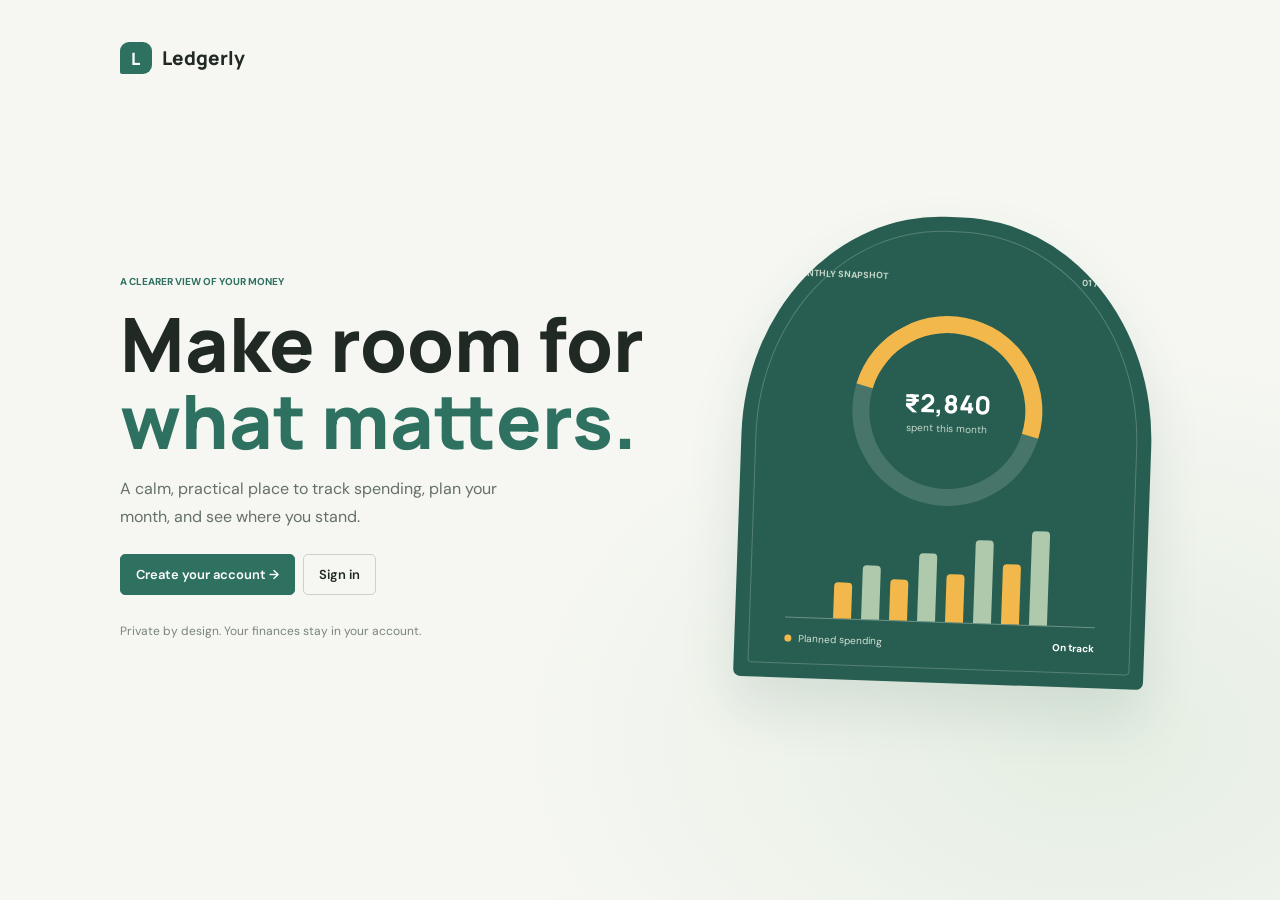
==== personal-expense-tracker/frontend/index.html @ 41f2b37b "Fix request validation" ====
<!doctype html>
<html lang="en">
<head>
  <meta charset="utf-8">
  <meta name="viewport" content="width=device-width, initial-scale=1">
  <meta name="theme-color" content="#f6f7f2">
  <title>Ledgerly | Your money, in focus</title>
  <link rel="preconnect" href="https://fonts.googleapis.com">
  <link rel="preconnect" href="https://fonts.gstatic.com" crossorigin>
  <link href="https://fonts.googleapis.com/css2?family=DM+Sans:wght@400;500;600;700&family=Manrope:wght@500;600;700;800&display=swap" rel="stylesheet">
  <link href="https://cdn.jsdelivr.net/npm/bootstrap@5.3.3/dist/css/bootstrap.min.css" rel="stylesheet">
  <link href="css/style.css" rel="stylesheet">
</head>
<body class="entry-page">
  <main class="entry-shell">
    <a class="brand brand-entry" href="index.html"><span class="brand-mark">L</span> Ledgerly</a>
    <div class="entry-copy">
      <p class="eyebrow">A clearer view of your money</p>
      <h1>Make room for<br><span>what matters.</span></h1>
      <p class="entry-description">A calm, practical place to track spending, plan your month, and see where you stand.</p>
      <div class="d-flex flex-wrap gap-2 mt-4">
        <a class="btn btn-primary btn-lg" href="signup.html">Create your account <span aria-hidden="true">&#8594;</span></a>
        <a class="btn btn-outline-dark btn-lg" href="login.html">Sign in</a>
      </div>
      <p class="entry-footnote">Private by design. Your finances stay in your account.</p>
    </div>
    <div class="entry-art" aria-hidden="true">
      <div class="art-caption">MONTHLY SNAPSHOT <span>01 / 03</span></div>
      <div class="art-chart"><span class="art-ring"></span><div class="art-chart-center"><strong>₹2,840</strong><small>spent this month</small></div></div>
      <div class="art-bars"><span style="height:38%"></span><span style="height:57%"></span><span style="height:43%"></span><span style="height:72%"></span><span style="height:51%"></span><span style="height:88%"></span><span style="height:63%"></span><span style="height:100%"></span></div>
      <div class="art-legend"><i></i> Planned spending <b>On track</b></div>
    </div>
  </main>
  <script src="js/config.js"></script>
  <script src="js/api.js"></script>
  <script>
    apiRequest('/auth/me').then(({ user }) => {
      if (user) window.location.replace('dashboard.html');
    }).catch(() => {});
  </script>
</body>
</html>
---- personal-expense-tracker/frontend/css/style.css ----
:root {
  --ink: #202923;
  --muted: #7a837d;
  --line: #e6e9e3;
  --paper: #f6f7f2;
  --white: #fff;
  --green: #2e7161;
  --green-dark: #245b4e;
  --mint: #e5f1ea;
  --coral: #df806a;
  --yellow: #f2b84b;
  --heading: 'Manrope', 'DM Sans', sans-serif;
  --body: 'DM Sans', sans-serif;
}

* { box-sizing: border-box; }
html { overflow-x: clip; }
body { margin: 0; background: var(--paper); color: var(--ink); font-family: var(--body); font-size: 14px; }
a { color: var(--green-dark); text-decoration: none; }
a:hover { color: var(--green); }
.brand { display: inline-flex; align-items: center; gap: 10px; color: var(--ink); font: 800 19px var(--heading); }
.brand:hover { color: var(--ink); }
.brand-mark { display: grid; place-items: center; width: 32px; height: 32px; background: var(--green); color: white; border-radius: 9px 9px 9px 2px; font: 800 17px var(--heading); }
.eyebrow { margin: 0 0 7px; color: var(--muted); font-size: 10px; font-weight: 700; letter-spacing: 0; }
.btn { border-radius: 5px; font-weight: 600; font-size: 13px; padding: 10px 15px; }
.btn-primary { --bs-btn-bg: var(--green); --bs-btn-border-color: var(--green); --bs-btn-hover-bg: var(--green-dark); --bs-btn-hover-border-color: var(--green-dark); --bs-btn-active-bg: var(--green-dark); --bs-btn-active-border-color: var(--green-dark); }
.btn-outline-dark { --bs-btn-color: var(--ink); --bs-btn-border-color: #cbd2cb; --bs-btn-hover-bg: var(--ink); --bs-btn-hover-border-color: var(--ink); border-width: 1px; }
.btn-dark { --bs-btn-bg: var(--ink); --bs-btn-border-color: var(--ink); }
.form-label { margin-bottom: 6px; color: #424b44; font-size: 12px; font-weight: 600; }
.form-control, .form-select, .input-group-text { border-color: #dfe4dd; border-radius: 5px; min-height: 41px; color: var(--ink); font-size: 13px; box-shadow: none !important; }
.form-control:focus, .form-select:focus { border-color: var(--green); }
.input-group > .form-control, .input-group > .input-group-text { border-radius: 5px; }
.amount-input .input-group-text { background: #f1f4ef; color: var(--muted); }
.amount-input input { font: 700 21px var(--heading); }
.alert { border: 0; border-radius: 5px; font-size: 13px; }

/* Public entry and account forms */
.entry-page { min-height: 100vh; background: radial-gradient(ellipse at 85% 82%, #e5eee3 0, transparent 38%), #f6f7f2; }
.entry-shell { position: relative; display: grid; grid-template-columns: minmax(0, 1fr) minmax(310px, .8fr); align-items: center; gap: 6vw; max-width: 1220px; min-height: 100vh; margin: auto; padding: 58px 7vw; overflow: hidden; }
.brand-entry { position: absolute; top: 42px; left: 7vw; }
.entry-copy { padding-top: 30px; z-index: 1; }
.entry-copy .eyebrow { color: var(--green); text-transform: uppercase; }
.entry-copy h1 { margin: 16px 0; font: 800 clamp(48px, 6vw, 75px)/1.03 var(--heading); letter-spacing: 0; }
.entry-copy h1 span { color: var(--green); }
.entry-description { max-width: 420px; color: #647068; font-size: 16px; line-height: 1.7; }
.entry-footnote { margin-top: 27px; color: var(--muted); font-size: 12px; }
.entry-art { position: relative; width: min(100%, 410px); aspect-ratio: .88; justify-self: center; padding: 30px; overflow: hidden; background: #285e51; border-radius: 48% 48% 7px 7px; color: #fff; transform: rotate(2deg); box-shadow: 0 28px 55px #254f431f; }
.entry-art::before { position: absolute; inset: 14px; border: 1px solid #ffffff35; border-radius: 48% 48% 4px 4px; content: ''; }
.art-caption { position: relative; display: flex; justify-content: space-between; margin: 25px 15px 0; color: #c5d7ca; font-size: 9px; font-weight: 700; }
.art-chart { position: relative; display: grid; place-items: center; width: 190px; height: 190px; margin: 30px auto 22px; }
.art-ring { position: absolute; inset: 0; border: 17px solid #ffffff25; border-top-color: #f2b84b; border-right-color: #f2b84b; border-radius: 50%; transform: rotate(-30deg); }
.art-chart-center { display: grid; text-align: center; }
.art-chart-center strong { font: 800 25px var(--heading); }
.art-chart-center small { color: #c5d7ca; font-size: 10px; }
.art-bars { position: relative; display: flex; align-items: end; justify-content: center; gap: 10px; height: 95px; margin: 14px 20px 0; border-bottom: 1px solid #ffffff50; }
.art-bars span { width: 18px; background: #f2b84b; border-radius: 4px 4px 0 0; }
.art-bars span:nth-child(even) { background: #aec9ac; }
.art-legend { position: relative; display: flex; align-items: center; gap: 7px; margin: 13px 20px 0; color: #d5e1d6; font-size: 10px; }
.art-legend i { width: 7px; height: 7px; background: var(--yellow); border-radius: 50%; }
.art-legend b { margin-left: auto; color: white; font-size: 10px; }
.auth-page { min-height: 100vh; background: #f6f7f2; }
.auth-layout { display: grid; grid-template-columns: 1fr minmax(0, 420px) 1fr; grid-template-rows: auto 1fr; align-items: center; min-height: 100vh; padding: 28px clamp(20px, 5vw, 64px); }
.auth-layout > .brand { align-self: start; grid-column: 1 / -1; }
.auth-panel { grid-column: 2; grid-row: 2; width: 100%; padding: 34px; border: 1px solid var(--line); border-radius: 8px; background: var(--white); box-shadow: 0 12px 32px #2029230a; }
.auth-panel .eyebrow { color: var(--green); text-transform: uppercase; }
.auth-panel h1 { margin: 8px 0; font: 800 32px var(--heading); letter-spacing: 0; }
.auth-subtitle { margin-bottom: 28px; color: var(--muted); }
.auth-switch { margin: 25px 0 0; text-align: center; color: var(--muted); font-size: 13px; }
.auth-switch a { font-weight: 700; }
.auth-password-field { position: relative; }
.auth-password-field .form-control { padding-right: 64px; }
.auth-password-toggle { position: absolute; top: 50%; right: 12px; padding: 4px 0 4px 8px; border: 0; background: transparent; color: var(--green-dark); font-size: 12px; font-weight: 600; transform: translateY(-50%); }
.auth-password-toggle:focus-visible { outline: 2px solid var(--green); outline-offset: 3px; }

/* Authenticated workspace */
.app-shell { min-height: 100vh; }
.sidebar { position: fixed; inset: 0 auto 0 0; z-index: 5; display: flex; flex-direction: column; width: 230px; padding: 28px 19px 20px; background: #fcfdf9; border-right: 1px solid var(--line); }
.side-nav { display: grid; gap: 6px; margin-top: 56px; }
.side-nav .nav-link { display: flex; align-items: center; gap: 13px; padding: 12px 12px; border-radius: 5px; color: #657068; font-weight: 500; }
.side-nav .nav-link:hover { background: #f1f4ef; color: var(--ink); }
.side-nav .nav-link.active { background: var(--mint); color: var(--green-dark); font-weight: 700; }
.nav-icon { width: 20px; color: var(--green); font-size: 18px; text-align: center; }
.sidebar-bottom { display: grid; gap: 23px; margin-top: auto; }
.sidebar-note { color: #99a19a; font-size: 11px; line-height: 1.7; }
.signout-button { display: flex; justify-content: space-between; width: 100%; padding: 12px 1px 0; border: 0; border-top: 1px solid var(--line); background: none; color: #68736a; font-size: 12px; text-align: left; }
.main-content { max-width: 1600px; margin-left: 230px; padding: 29px clamp(25px, 4vw, 62px) 20px; }
.topbar { display: flex; align-items: center; justify-content: space-between; min-height: 46px; }
.topbar h1 { margin: 0; font: 800 21px var(--heading); }
.topbar .eyebrow { margin-bottom: 3px; font-size: 9px; }
.user-chip { display: flex; align-items: center; gap: 9px; color: #57615a; font-size: 12px; font-weight: 600; }
.avatar { display: grid; place-items: center; width: 33px; height: 33px; border-radius: 50%; background: #dcece2; color: var(--green-dark); font: 700 13px var(--heading); }
.page-intro { display: flex; align-items: end; justify-content: space-between; margin: 34px 0 22px; }
.page-intro .eyebrow { color: var(--green); }
.page-intro h2 { margin: 0; font: 800 25px var(--heading); letter-spacing: 0; }
.summary-grid { display: grid; grid-template-columns: repeat(4, minmax(0, 1fr)); gap: 12px; }
.summary-tile { position: relative; min-height: 131px; padding: 17px 18px; overflow: hidden; background: #fff; border: 1px solid var(--line); border-radius: 5px; }
.tile-balance { background: #e9f1eb; border-color: #e0ebe3; }
.tile-label { display: block; color: #66716a; font-size: 11px; font-weight: 600; }
.summary-tile strong { display: block; margin-top: 12px; font: 800 25px var(--heading); letter-spacing: 0; }
.tile-foot { display: block; margin-top: 4px; color: #89918a; font-size: 10px; }
.tile-glyph { position: absolute; top: 14px; right: 16px; color: var(--green); font-size: 16px; }
.tile-dot { position: absolute; top: 18px; right: 18px; width: 8px; height: 8px; border-radius: 50%; }
.dot-green { background: #66a282; }.dot-coral { background: var(--coral); }.dot-yellow { background: var(--yellow); }
.dashboard-grid { display: grid; grid-template-columns: minmax(0, 1.4fr) minmax(280px, .8fr); gap: 13px; margin-top: 14px; }
.surface { background: #fff; border: 1px solid var(--line); border-radius: 5px; }
.spending-surface, .budget-surface, .recent-surface, .income-surface, .expense-form-surface, .expenses-list-surface, .budget-form-surface, .budget-list-surface { padding: 21px; }
.section-heading { display: flex; align-items: flex-start; justify-content: space-between; gap: 12px; }
.section-heading .eyebrow { margin-bottom: 4px; }
.section-heading h3 { margin: 0; font: 800 15px var(--heading); }
.text-link { color: var(--green); font-size: 11px; font-weight: 700; white-space: nowrap; }
.icon-link { display: grid; place-items: center; width: 29px; height: 29px; border: 1px solid var(--line); border-radius: 4px; color: var(--green); font-size: 16px; }
.chart-layout { display: grid; grid-template-columns: minmax(160px, .85fr) minmax(170px, 1fr); align-items: center; gap: 16px; min-height: 205px; margin-top: 12px; }
.chart-container { position: relative; display: grid; place-items: center; height: 185px; }
.chart-empty { position: absolute; color: var(--muted); font-size: 11px; }
.category-legend { display: grid; gap: 11px; }
.legend-row { display: grid; grid-template-columns: 8px minmax(45px, 1fr) auto; align-items: center; gap: 8px; color: #647068; font-size: 10px; }
.legend-row strong { color: var(--ink); font-size: 10px; }
.legend-swatch { width: 8px; height: 8px; border-radius: 2px; background: #2e7161; }
.swatch-1 { background: #f2b84b; }.swatch-2 { background: #e57c63; }.swatch-3 { background: #7298a1; }.swatch-4 { background: #afd0a8; }.swatch-5 { background: #a47c62; }
.budget-status { display: flex; align-items: center; gap: 17px; margin: 24px 0 20px; }
.budget-ring { display: grid; place-items: center; width: 105px; height: 105px; flex: 0 0 auto; border-radius: 50%; background: conic-gradient(var(--green) var(--ring-progress, 0deg), #edf0eb 0deg); }
.budget-ring > div { display: grid; place-content: center; width: 80px; height: 80px; border-radius: 50%; background: white; text-align: center; }
.budget-ring strong { font: 800 20px var(--heading); }.budget-ring small { color: var(--muted); font-size: 10px; }
.budget-status-copy { display: grid; gap: 4px; }.budget-status-copy strong { font: 800 17px var(--heading); }.budget-status-copy span { color: var(--muted); font-size: 11px; }
.budget-status-note { min-height: 32px; margin: 0 0 15px; color: #768078; font-size: 11px; }
.budget-surface .btn { font-size: 11px; }
.lower-grid { grid-template-columns: minmax(0, 1.4fr) minmax(280px, .8fr); }
.activity-list { margin-top: 15px; }
.activity-row { display: flex; align-items: center; gap: 10px; padding: 11px 0; border-top: 1px solid #eef0ec; }
.activity-icon { display: grid; place-items: center; width: 32px; height: 32px; border-radius: 50%; background: #eff3ec; color: var(--green); font: 700 12px var(--heading); }
.activity-main { display: grid; flex: 1; gap: 3px; min-width: 0; }.activity-main strong { overflow: hidden; color: #354039; font-size: 11px; text-overflow: ellipsis; white-space: nowrap; }.activity-main small { color: #929a93; font-size: 10px; }.activity-amount { font-size: 11px; white-space: nowrap; }
.income-mark { display: grid; place-items: center; width: 25px; height: 25px; border-radius: 50%; background: var(--mint); color: var(--green); font-size: 18px; }
.income-surface form { margin-top: 14px; }.income-surface .form-control { font-size: 12px; }.income-surface .btn { font-size: 11px; }
.income-history { margin-top: 13px; }.income-history-label { margin: 0 0 4px; color: var(--muted); font-size: 9px; font-weight: 700; text-transform: uppercase; }.income-row { display: flex; align-items: center; gap: 6px; padding: 9px 0; border-top: 1px solid #eef0ec; }.income-row .activity-icon { width: 27px; height: 27px; flex: 0 0 auto; }.income-row .activity-amount { margin-left: auto; }.income-icon { background: #e7f2e8; color: var(--green); }
.page-footer { display: flex; justify-content: space-between; margin-top: 23px; padding: 12px 1px 3px; color: #939b94; font-size: 10px; }

/* Transaction and budget management */
.transactions-layout { display: grid; grid-template-columns: minmax(245px, .72fr) minmax(0, 1.8fr); align-items: start; gap: 14px; }
.expense-form-surface { position: sticky; top: 18px; }
.form-accent { display: grid; place-items: center; width: 28px; height: 28px; border-radius: 50%; background: #f2f3ee; color: #8b948c; font: 700 10px var(--heading); }
.expense-form-surface form { margin-top: 18px; }.optional-label { margin-left: 5px; color: #9aa19a; font-size: 10px; font-weight: 400; }
.date-stamp { color: var(--muted); font-size: 11px; }
.expenses-list-surface { min-width: 0; overflow: hidden; }
.list-total { color: var(--ink); font: 800 14px var(--heading); }
.filters-row { display: flex; align-items: end; gap: 8px; margin: 19px 0 17px; padding: 12px; background: #f7f8f4; border-radius: 4px; }
.filter-field { flex: 1; min-width: 105px; }.filter-field .form-label { display: block; font-size: 10px; }.filter-field .form-control, .filter-field .form-select { min-height: 35px; padding: 6px 8px; font-size: 11px; }
.filter-clear { min-height: 35px; padding: 6px 10px; font-size: 10px; }
.expense-table { min-width: 660px; margin: 0; vertical-align: middle; }
.expense-table th { padding: 10px 8px; border-bottom-color: var(--line); color: #929a93; font-size: 9px; font-weight: 700; white-space: nowrap; }
.expense-table td { padding: 12px 8px; border-bottom-color: #f0f1ed; color: #737d75; font-size: 10px; white-space: nowrap; }
.expense-description { color: var(--ink); font-weight: 600; }.category-tag { padding: 4px 7px; background: #edf4ef; border-radius: 3px; color: var(--green-dark); font-size: 9px; }
.expense-amount { color: var(--ink) !important; font-weight: 700; }.row-actions { display: flex; justify-content: end; gap: 3px; }
.table-action { display: grid; place-items: center; width: 26px; height: 26px; border: 0; border-radius: 4px; background: transparent; color: #738078; font-size: 15px; }
.table-action:hover { background: #edf3ee; color: var(--green-dark); }.action-delete:hover { background: #fbefec; color: #b75643; }
.empty-table { padding: 34px 12px; color: var(--muted); font-size: 12px; text-align: center; }
.expense-loading { margin: 20px 0; color: var(--muted); font-size: 12px; text-align: center; }
.budget-page-grid { display: grid; grid-template-columns: minmax(260px, .75fr) minmax(0, 1.5fr); align-items: start; gap: 14px; }
.month-picker-label { display: grid; gap: 5px; color: var(--muted); font-size: 10px; font-weight: 600; }.month-picker-label .form-control { min-width: 145px; }
.form-intro { margin: 13px 0 20px; color: var(--muted); font-size: 11px; line-height: 1.6; }
.budget-list { display: grid; gap: 0; margin-top: 14px; }
.budget-progress-item { padding: 16px 0; border-top: 1px solid #edf0ec; }
.budget-item-heading, .budget-item-totals { display: flex; align-items: center; justify-content: space-between; gap: 12px; }
.budget-item-heading > div { display: flex; align-items: baseline; gap: 9px; }.budget-category-name { font-size: 12px; font-weight: 700; }.budget-item-heading small { color: var(--muted); font-size: 10px; }
.budget-progress { height: 6px; margin: 12px 0 8px; border-radius: 5px; background: #edf0eb; }.budget-progress .progress-bar { border-radius: 5px; background: #5f9b79; }.budget-progress .progress-over { background: var(--coral); }.budget-progress .progress-warn { background: var(--yellow); }
.budget-item-totals { color: var(--muted); font-size: 10px; }.budget-item-totals strong { color: var(--ink); font-size: 11px; }
.budget-count { color: var(--muted); font-size: 10px; }.empty-state { margin: 20px 0; color: var(--muted); font-size: 11px; line-height: 1.6; }

@media (max-width: 1050px) {
  .sidebar { width: 195px; }.main-content { margin-left: 195px; padding-right: 24px; padding-left: 24px; }
  .summary-grid { grid-template-columns: repeat(2, minmax(0, 1fr)); }
  .transactions-layout, .budget-page-grid { grid-template-columns: minmax(230px, .8fr) minmax(0, 1.4fr); }
  .filters-row { flex-wrap: wrap; }.filter-field { min-width: 30%; }
}
@media (max-width: 760px) {
  .entry-shell { grid-template-columns: 1fr; gap: 15px; min-height: 100svh; padding: 90px 25px 36px; }
  .brand-entry { top: 25px; left: 25px; }.entry-copy { padding-top: 8px; }.entry-copy h1 { font-size: 51px; }
  .entry-description { font-size: 14px; }.entry-art { width: min(78%, 300px); aspect-ratio: 1; padding: 17px; border-radius: 47% 47% 6px 6px; }
  .art-caption { margin-top: 15px; }.art-chart { width: 140px; height: 140px; margin: 18px auto 12px; }.art-ring { border-width: 13px; }.art-chart-center strong { font-size: 20px; }.art-bars { height: 68px; }.art-bars span { width: 13px; }
  .auth-layout { grid-template-columns: minmax(0, 1fr); grid-template-rows: auto 1fr; align-content: initial; gap: 0; padding: 22px 16px; }.auth-layout > .brand { grid-column: 1; }.auth-panel { grid-column: 1; grid-row: 2; width: 100%; max-width: 420px; justify-self: center; align-self: center; margin-top: 24px; padding: 28px 24px; }
  .sidebar { position: sticky; inset: auto; width: auto; height: auto; padding: 11px 14px 0; border-right: 0; border-bottom: 1px solid var(--line); }
  .sidebar .brand { margin-bottom: 8px; font-size: 17px; }.brand-mark { width: 29px; height: 29px; }
  .side-nav { grid-template-columns: repeat(3, 1fr); gap: 4px; margin: 0; }.side-nav .nav-link { justify-content: center; gap: 6px; padding: 8px 4px 10px; font-size: 11px; }.nav-icon { width: auto; font-size: 15px; }
  .sidebar-bottom { position: absolute; top: 14px; right: 15px; display: block; margin: 0; }.sidebar-note { display: none; }.signout-button { width: auto; padding: 0; border: 0; font-size: 0; }.signout-button span { font-size: 19px; }
  .main-content { margin-left: 0; padding: 20px 15px 15px; }.topbar { min-height: 40px; }.topbar h1 { font-size: 18px; }.user-chip { font-size: 11px; }.avatar { width: 29px; height: 29px; }
  .page-intro { align-items: start; gap: 12px; margin: 27px 0 17px; }.page-intro h2 { max-width: 300px; font-size: 21px; }.page-intro > .btn { white-space: nowrap; padding: 8px 10px; font-size: 11px; }.summary-grid { gap: 8px; }.summary-tile { min-height: 112px; padding: 13px; }.summary-tile strong { margin-top: 11px; font-size: 20px; }.tile-foot { font-size: 9px; }
  .dashboard-grid, .lower-grid, .transactions-layout, .budget-page-grid { grid-template-columns: 1fr; gap: 10px; margin-top: 10px; }
  .spending-surface, .budget-surface, .recent-surface, .income-surface, .expense-form-surface, .expenses-list-surface, .budget-form-surface, .budget-list-surface { padding: 16px; }
  .chart-layout { grid-template-columns: minmax(130px, .8fr) minmax(130px, 1fr); gap: 10px; min-height: 170px; }.chart-container { height: 165px; }.category-legend { gap: 8px; }.legend-row { font-size: 9px; }.legend-row strong { font-size: 9px; }
  .expense-form-surface { position: static; }.filters-row { gap: 7px; padding: 9px; }.filter-field { min-width: calc(50% - 6px); }.filter-clear { flex: 1; }
  .month-picker-label .form-control { min-width: 130px; }.page-footer { margin-top: 15px; }
}
@media (max-width: 390px) {
  .main-content { padding-right: 11px; padding-left: 11px; }.page-intro h2 { font-size: 19px; }.summary-tile { padding: 11px; }.summary-tile strong { font-size: 18px; }.tile-foot { max-width: 130px; }.chart-layout { grid-template-columns: 1fr; }.chart-container { height: 180px; }.category-legend { grid-template-columns: 1fr 1fr; }.entry-copy h1 { font-size: 45px; }
}
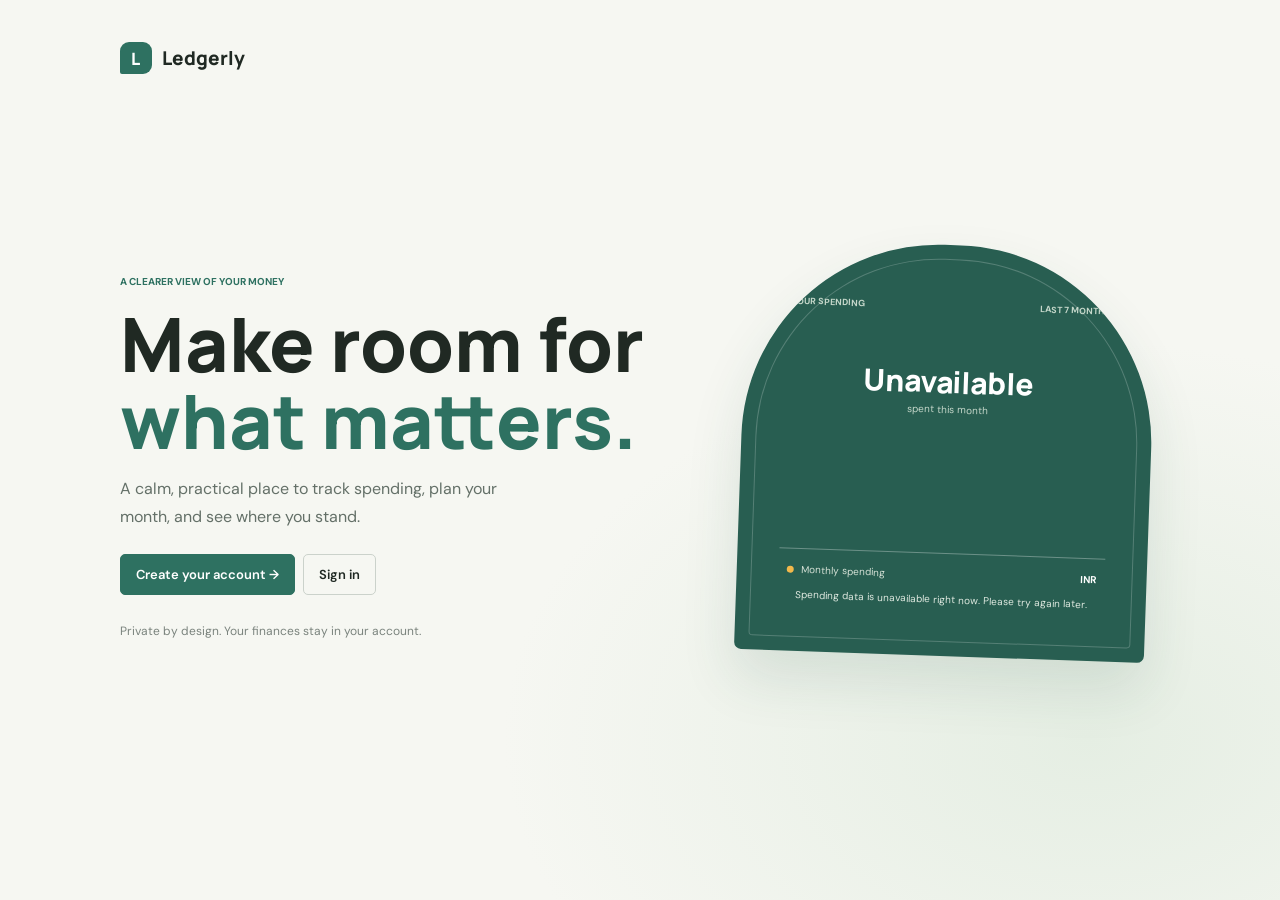
==== commit 26a43e51: "Complete Personal Expense Tracker project" ====
--- a/personal-expense-tracker/frontend/index.html
+++ b/personal-expense-tracker/frontend/index.html
@@ -18,25 +18,27 @@
       <p class="eyebrow">A clearer view of your money</p>
       <h1>Make room for<br><span>what matters.</span></h1>
       <p class="entry-description">A calm, practical place to track spending, plan your month, and see where you stand.</p>
-      <div class="d-flex flex-wrap gap-2 mt-4">
+      <div class="d-flex flex-wrap gap-2 mt-4" data-entry-actions>
         <a class="btn btn-primary btn-lg" href="signup.html">Create your account <span aria-hidden="true">&#8594;</span></a>
         <a class="btn btn-outline-dark btn-lg" href="login.html">Sign in</a>
       </div>
       <p class="entry-footnote">Private by design. Your finances stay in your account.</p>
     </div>
-    <div class="entry-art" aria-hidden="true">
-      <div class="art-caption">MONTHLY SNAPSHOT <span>01 / 03</span></div>
-      <div class="art-chart"><span class="art-ring"></span><div class="art-chart-center"><strong>₹2,840</strong><small>spent this month</small></div></div>
-      <div class="art-bars"><span style="height:38%"></span><span style="height:57%"></span><span style="height:43%"></span><span style="height:72%"></span><span style="height:51%"></span><span style="height:88%"></span><span style="height:63%"></span><span style="height:100%"></span></div>
-      <div class="art-legend"><i></i> Planned spending <b>On track</b></div>
-    </div>
+    <section class="entry-art" aria-label="Personal spending snapshot">
+      <div class="art-caption">YOUR SPENDING <span>LAST 7 MONTHS</span></div>
+      <div class="art-chart">
+        <div class="art-chart-center">
+          <strong data-spending-total>Loading…</strong>
+          <small data-spending-caption>spent this month</small>
+        </div>
+      </div>
+      <div class="art-bars" data-spending-chart role="img" aria-label="Monthly spending history is loading"></div>
+      <div class="art-legend"><i></i> Monthly spending <b>INR</b></div>
+      <p class="art-status" data-spending-status role="status" aria-live="polite">Loading your spending history…</p>
+    </section>
   </main>
   <script src="js/config.js"></script>
   <script src="js/api.js"></script>
-  <script>
-    apiRequest('/auth/me').then(({ user }) => {
-      if (user) window.location.replace('dashboard.html');
-    }).catch(() => {});
-  </script>
+  <script src="js/welcome-spending.js"></script>
 </body>
 </html>
--- a/personal-expense-tracker/frontend/css/style.css
+++ b/personal-expense-tracker/frontend/css/style.css
@@ -44,20 +44,22 @@
 .entry-copy h1 span { color: var(--green); }
 .entry-description { max-width: 420px; color: #647068; font-size: 16px; line-height: 1.7; }
 .entry-footnote { margin-top: 27px; color: var(--muted); font-size: 12px; }
-.entry-art { position: relative; width: min(100%, 410px); aspect-ratio: .88; justify-self: center; padding: 30px; overflow: hidden; background: #285e51; border-radius: 48% 48% 7px 7px; color: #fff; transform: rotate(2deg); box-shadow: 0 28px 55px #254f431f; }
+.entry-art { position: relative; width: min(100%, 410px); min-height: 390px; justify-self: center; padding: 30px; overflow: hidden; background: #285e51; border-radius: 48% 48% 7px 7px; color: #fff; transform: rotate(2deg); box-shadow: 0 28px 55px #254f431f; }
 .entry-art::before { position: absolute; inset: 14px; border: 1px solid #ffffff35; border-radius: 48% 48% 4px 4px; content: ''; }
 .art-caption { position: relative; display: flex; justify-content: space-between; margin: 25px 15px 0; color: #c5d7ca; font-size: 9px; font-weight: 700; }
-.art-chart { position: relative; display: grid; place-items: center; width: 190px; height: 190px; margin: 30px auto 22px; }
-.art-ring { position: absolute; inset: 0; border: 17px solid #ffffff25; border-top-color: #f2b84b; border-right-color: #f2b84b; border-radius: 50%; transform: rotate(-30deg); }
+.art-chart { position: relative; display: grid; place-items: center; min-height: 123px; margin: 14px auto 2px; }
 .art-chart-center { display: grid; text-align: center; }
-.art-chart-center strong { font: 800 25px var(--heading); }
+.art-chart-center strong { font: 800 clamp(22px, 3vw, 30px) var(--heading); }
 .art-chart-center small { color: #c5d7ca; font-size: 10px; }
-.art-bars { position: relative; display: flex; align-items: end; justify-content: center; gap: 10px; height: 95px; margin: 14px 20px 0; border-bottom: 1px solid #ffffff50; }
-.art-bars span { width: 18px; background: #f2b84b; border-radius: 4px 4px 0 0; }
-.art-bars span:nth-child(even) { background: #aec9ac; }
+.art-bars { position: relative; display: flex; align-items: stretch; justify-content: center; gap: 7px; height: 95px; margin: 8px 12px 0; border-bottom: 1px solid #ffffff50; }
+.art-month { position: relative; flex: 1; max-width: 31px; height: 100%; }
+.art-month-bar { position: absolute; right: 5px; bottom: 16px; left: 5px; height: 70px; border-radius: 4px 4px 0 0; background: #f2b84b; transform: scaleY(var(--spending-scale)); transform-origin: bottom; }
+.art-month:nth-child(even) .art-month-bar { background: #aec9ac; }
+.art-month-label { position: absolute; right: 0; bottom: 0; left: 0; color: #d5e1d6; font-size: 8px; line-height: 12px; text-align: center; white-space: nowrap; }
 .art-legend { position: relative; display: flex; align-items: center; gap: 7px; margin: 13px 20px 0; color: #d5e1d6; font-size: 10px; }
 .art-legend i { width: 7px; height: 7px; background: var(--yellow); border-radius: 50%; }
 .art-legend b { margin-left: auto; color: white; font-size: 10px; }
+.art-status { position: relative; min-height: 34px; margin: 10px 15px 0; color: #e0eae1; font-size: 10px; line-height: 1.5; text-align: center; }
 .auth-page { min-height: 100vh; background: #f6f7f2; }
 .auth-layout { display: grid; grid-template-columns: 1fr minmax(0, 420px) 1fr; grid-template-rows: auto 1fr; align-items: center; min-height: 100vh; padding: 28px clamp(20px, 5vw, 64px); }
 .auth-layout > .brand { align-self: start; grid-column: 1 / -1; }
@@ -102,8 +104,9 @@
 .tile-dot { position: absolute; top: 18px; right: 18px; width: 8px; height: 8px; border-radius: 50%; }
 .dot-green { background: #66a282; }.dot-coral { background: var(--coral); }.dot-yellow { background: var(--yellow); }
 .dashboard-grid { display: grid; grid-template-columns: minmax(0, 1.4fr) minmax(280px, .8fr); gap: 13px; margin-top: 14px; }
+.insights-grid { grid-template-columns: minmax(0, 1fr); }
 .surface { background: #fff; border: 1px solid var(--line); border-radius: 5px; }
-.spending-surface, .budget-surface, .recent-surface, .income-surface, .expense-form-surface, .expenses-list-surface, .budget-form-surface, .budget-list-surface { padding: 21px; }
+.spending-surface, .budget-surface, .recent-surface, .income-surface, .insights-surface, .expense-form-surface, .expenses-list-surface, .budget-form-surface, .budget-list-surface { padding: 21px; }
 .section-heading { display: flex; align-items: flex-start; justify-content: space-between; gap: 12px; }
 .section-heading .eyebrow { margin-bottom: 4px; }
 .section-heading h3 { margin: 0; font: 800 15px var(--heading); }
@@ -125,6 +128,15 @@
 .budget-status-note { min-height: 32px; margin: 0 0 15px; color: #768078; font-size: 11px; }
 .budget-surface .btn { font-size: 11px; }
 .lower-grid { grid-template-columns: minmax(0, 1.4fr) minmax(280px, .8fr); }
+.insights-period { margin: 10px 0 0; color: var(--muted); font-size: 11px; }
+.insights-summary { display: flex; align-items: center; justify-content: space-between; gap: 20px; margin: 15px 0; padding: 13px 15px; background: #f5f8f4; border-radius: 4px; }
+.insights-summary strong { display: block; margin-top: 5px; font: 800 20px var(--heading); }
+.insights-summary p { margin: 0; color: #68736a; font-size: 11px; line-height: 1.6; text-align: right; }
+.insights-table { min-width: 540px; margin: 0; vertical-align: middle; }
+.insights-table th { padding: 9px 8px; border-bottom-color: var(--line); color: #929a93; font-size: 9px; font-weight: 700; }
+.insights-table td { padding: 10px 8px; border-bottom-color: #f0f1ed; color: #647068; font-size: 11px; }
+.insights-table td:first-child { color: var(--ink); font-weight: 600; }
+.insight-change-up { color: #b75643 !important; }.insight-change-down { color: var(--green-dark) !important; }
 .activity-list { margin-top: 15px; }
 .activity-row { display: flex; align-items: center; gap: 10px; padding: 11px 0; border-top: 1px solid #eef0ec; }
 .activity-icon { display: grid; place-items: center; width: 32px; height: 32px; border-radius: 50%; background: #eff3ec; color: var(--green); font: 700 12px var(--heading); }
@@ -151,11 +163,137 @@
 .expense-description { color: var(--ink); font-weight: 600; }.category-tag { padding: 4px 7px; background: #edf4ef; border-radius: 3px; color: var(--green-dark); font-size: 9px; }
 .expense-amount { color: var(--ink) !important; font-weight: 700; }.row-actions { display: flex; justify-content: end; gap: 3px; }
 .table-action { display: grid; place-items: center; width: 26px; height: 26px; border: 0; border-radius: 4px; background: transparent; color: #738078; font-size: 15px; }
-.table-action:hover { background: #edf3ee; color: var(--green-dark); }.action-delete:hover { background: #fbefec; color: #b75643; }
+.table-action:hover { background: #edf3ee; color: var(--green-dark); }
+
+/* Money Library and reading experience */
+.library-content { max-width: 1450px; }
+.library-welcome { display: grid; grid-template-columns: minmax(0, 1fr) minmax(260px, 360px); align-items: end; gap: 30px; margin: 34px 0 24px; }
+.library-welcome .eyebrow { color: var(--green); }
+.library-welcome h2 { max-width: 620px; margin: 0; font: 800 clamp(26px, 3.2vw, 39px)/1.15 var(--heading); letter-spacing: -.5px; }
+.library-welcome > div > p:last-child { max-width: 620px; margin: 12px 0 0; color: #657168; font-size: 14px; line-height: 1.75; }
+.library-search-wrap { position: relative; }
+.library-search-wrap > span { position: absolute; top: 6px; left: 14px; z-index: 1; color: var(--green); font-size: 23px; transform: rotate(-25deg); }
+.library-search-wrap .form-control { height: 49px; padding-left: 46px; border-color: #d9e2d8; border-radius: 7px; background: #fff; font-size: 12px; }
+.featured-book { position: relative; display: grid; grid-template-columns: minmax(0, 1fr) 240px; align-items: center; min-height: 310px; padding: 34px clamp(24px, 5vw, 60px); overflow: hidden; border-radius: 10px; background: radial-gradient(ellipse at 78% 20%, #79a188 0, transparent 34%), linear-gradient(115deg, #193e35, #245b4e 65%, #2e7161); box-shadow: 0 15px 35px #1e4e3b1a; color: #fff; }
+.featured-book::before, .featured-book::after { position: absolute; border: 1px solid #ffffff1b; border-radius: 50%; content: ''; pointer-events: none; }
+.featured-book::before { width: 420px; height: 420px; top: -230px; right: 80px; }
+.featured-book::after { width: 530px; height: 530px; bottom: -420px; right: -15px; }
+.featured-copy { position: relative; z-index: 1; max-width: 620px; }
+.featured-copy .eyebrow { color: #c0d7c8; }
+.featured-copy h2 { margin: 7px 0 10px; font: 800 clamp(26px, 3.3vw, 39px)/1.12 var(--heading); }
+.featured-copy > p:not(.eyebrow) { max-width: 560px; color: #e1ebe3; font-size: 14px; line-height: 1.7; }
+.featured-meta { display: flex; flex-wrap: wrap; gap: 8px; margin: 17px 0 20px; }
+.featured-meta span { padding: 6px 9px; border: 1px solid #ffffff38; border-radius: 20px; color: #e1ebe3; font-size: 10px; }
+.featured-button { padding: 10px 15px; border-radius: 5px; color: var(--green-dark); font-size: 11px; font-weight: 700; }
+.library-cover-link { position: relative; z-index: 1; justify-self: center; perspective: 800px; }
+.book-cover { position: relative; display: flex; flex-direction: column; justify-content: space-between; width: 192px; aspect-ratio: .69; padding: 17px 16px 14px 21px; overflow: hidden; border: 1px solid #ffffff5c; border-radius: 3px 8px 8px 3px; background: linear-gradient(135deg, #f6e6bb, #e4ca91); box-shadow: 12px 16px 25px #152d2866, inset 6px 0 9px #153d322e; color: #173e34; transform: rotateY(-8deg) rotateZ(1deg); transition: transform .25s ease, box-shadow .25s ease; }
+.book-cover::before { position: absolute; inset: 0 auto 0 8px; width: 1px; background: #173e3430; box-shadow: 3px 0 6px #173e3418; content: ''; }
+.book-cover::after { position: absolute; inset: 8px; border: 1px solid #285e5138; border-radius: 2px 5px 5px 2px; content: ''; pointer-events: none; }
+.library-cover-link:hover .book-cover { box-shadow: 15px 20px 30px #152d2877; transform: rotateY(-2deg) translateY(-4px); }
+.cover-topline, .cover-author { z-index: 1; font-size: 6px; font-weight: 800; letter-spacing: 1.2px; }
+.cover-illustration { position: relative; display: block; align-self: center; width: 78px; height: 65px; margin: 2px auto 0; border-bottom: 1px solid #2b66513b; }
+.cover-illustration::before { position: absolute; bottom: 5px; left: 38px; width: 2px; height: 52px; background: #397563; content: ''; transform: rotate(5deg); }
+.cover-illustration::after { position: absolute; bottom: 10px; left: 15px; width: 52px; height: 24px; border: 1px solid #3975639c; border-top: 0; border-radius: 0 0 50% 50%; content: ''; }
+.cover-illustration i, .cover-illustration b, .cover-illustration em { position: absolute; width: 17px; height: 9px; border: 1px solid #397563; border-radius: 100% 0 100% 0; background: #a4bd8c; }
+.cover-illustration i { top: 8px; left: 37px; transform: rotate(-24deg); }.cover-illustration b { top: 19px; left: 20px; transform: rotate(18deg); }.cover-illustration em { top: 30px; left: 42px; transform: rotate(-18deg); }
+.cover-title { z-index: 1; margin-top: auto; font: 800 21px/1.08 var(--heading); letter-spacing: -.5px; }
+.cover-subtitle { z-index: 1; margin-top: 7px; color: #3e6455; font-size: 7px; line-height: 1.5; }
+.cover-featured { background: linear-gradient(145deg, #f4e7c8, #d9c08b); }
+.cover-sage { background: linear-gradient(145deg, #dfe9d7, #a7bd99); }.cover-sage .cover-illustration i, .cover-sage .cover-illustration b, .cover-sage .cover-illustration em { background: #749878; }
+.cover-cream { background: linear-gradient(145deg, #f5ead3, #e3cba4); }.cover-cream .cover-illustration i, .cover-cream .cover-illustration b, .cover-cream .cover-illustration em { background: #d6ae72; }
+.cover-ochre { background: linear-gradient(145deg, #f2dfbd, #d5a96a); }.cover-ochre .cover-illustration i, .cover-ochre .cover-illustration b, .cover-ochre .cover-illustration em { background: #be8950; }
+.cover-blue { background: linear-gradient(145deg, #dce7df, #a7c1ba); }.cover-blue .cover-illustration i, .cover-blue .cover-illustration b, .cover-blue .cover-illustration em { background: #729a96; }
+.continue-section { display: grid; grid-template-columns: 64px minmax(0, 1fr) auto; align-items: center; gap: 17px; margin-top: 16px; padding: 16px 20px; border: 1px solid #dce6dc; border-radius: 8px; background: #edf4ed; }
+.continue-cover .book-cover { width: 54px; padding: 6px 5px 5px 9px; border-radius: 2px 4px 4px 2px; }
+.cover-mini-mark { display: grid; place-items: center; flex: 1; color: #245b4e; font: 800 20px var(--heading); }
+.cover-mini-title { font: 700 6px/1.2 var(--heading); }
+.continue-copy { min-width: 0; }.continue-copy .eyebrow { margin-bottom: 3px; color: var(--green); }.continue-copy h2 { margin: 0; font: 800 14px var(--heading); }.continue-copy > p { margin: 4px 0 6px; color: #69756d; font-size: 10px; }
+.continue-copy > small { display: block; margin-top: 5px; color: #66736a; font-size: 9px; }
+.library-progress { height: 4px; overflow: hidden; border-radius: 5px; background: #d9e2d8; }.library-progress span { display: block; width: 0; height: 100%; border-radius: inherit; background: var(--green); transition: width .25s ease; }
+.continue-section > .btn { white-space: nowrap; font-size: 10px; }
+.library-section { margin-top: 38px; }
+.library-section-heading { display: flex; align-items: end; justify-content: space-between; gap: 12px; }
+.library-section-heading .eyebrow { margin-bottom: 4px; color: var(--green); }.library-section-heading h2 { margin: 0; font: 800 23px var(--heading); }
+.library-bookmark-filter { padding: 8px 11px; border: 1px solid #d9e2d8; border-radius: 5px; background: #fff; color: var(--green-dark); font-size: 10px; font-weight: 700; }
+.library-bookmark-filter.is-selected { border-color: var(--green); background: var(--mint); }
+.library-filters { display: flex; flex-wrap: wrap; gap: 7px; margin-top: 17px; }
+.topic-chip { padding: 7px 12px; border: 1px solid #dfe5dd; border-radius: 24px; background: #fff; color: #637067; font-size: 10px; transition: background .15s ease, color .15s ease, border-color .15s ease; }
+.topic-chip:hover, .topic-chip.is-selected { border-color: var(--green); background: var(--green); color: #fff; }
+.library-results-count { margin: 17px 0 9px; color: var(--muted); font-size: 10px; }
+.library-grid { display: grid; grid-template-columns: repeat(auto-fill, minmax(220px, 1fr)); gap: 15px; }
+.library-book-card { overflow: hidden; border: 1px solid #e5e9e1; border-radius: 8px; background: #fff; box-shadow: 0 5px 18px #1f38270b; transition: transform .2s ease, box-shadow .2s ease; }
+.library-book-card:hover { box-shadow: 0 12px 25px #1f382715; transform: translateY(-3px); }
+.library-card-cover-link { display: grid; place-items: center; min-height: 205px; padding: 16px; background: linear-gradient(140deg, #edf3eb, #f7f5eb); }
+.library-card-cover { width: 112px; padding: 10px 9px 8px 14px; }.library-card-cover .cover-topline, .library-card-cover .cover-author { font-size: 4px; }.library-card-cover .cover-illustration { width: 55px; height: 48px; }.library-card-cover .cover-title { font-size: 14px; }.library-card-cover .cover-subtitle { font-size: 5px; }
+.library-card-copy { padding: 15px; }.library-topic-label { color: var(--green); font-size: 9px; font-weight: 700; letter-spacing: .4px; text-transform: uppercase; }
+.library-card-copy h3 { margin: 6px 0; font: 800 14px/1.35 var(--heading); }.library-card-copy h3 a { color: var(--ink); }.library-card-copy > p { min-height: 52px; margin: 0; color: #748078; font-size: 10px; line-height: 1.6; }
+.library-book-metadata { display: flex; justify-content: space-between; gap: 8px; margin-top: 14px; padding-top: 10px; border-top: 1px solid #edf0ec; color: #79837a; font-size: 9px; }
+.library-empty { padding: 42px 15px; text-align: center; }.library-empty > span { color: #779985; font-size: 38px; }.library-empty h3 { margin: 6px 0; font: 800 16px var(--heading); }.library-empty p { color: var(--muted); font-size: 11px; }.library-empty .btn { font-size: 10px; }
+.library-disclaimer { margin-top: 28px; padding: 15px 17px; border-left: 3px solid #7d9c84; background: #edf2e9; color: #59675c; font-size: 10px; line-height: 1.65; }.library-disclaimer strong { font: 700 11px var(--heading); }.library-disclaimer p { margin: 4px 0 0; }
+.reader-page { background: #f7f6f0; }
+.reader-content { max-width: 1500px; }
+.reader-topbar { position: sticky; top: 0; z-index: 4; display: grid; grid-template-columns: 1fr minmax(230px, 1fr) 1fr; align-items: center; gap: 12px; min-height: 70px; padding: 7px 0; border-bottom: 1px solid #e4e7df; background: #f7f6f0ed; backdrop-filter: blur(12px); }
+.reader-back-link { color: #466754; font-size: 11px; font-weight: 700; }.reader-book-label { display: flex; align-items: center; justify-content: center; gap: 10px; }.reader-book-label .book-cover { width: 32px; padding: 4px 3px 3px 6px; }.reader-book-label .cover-mini-mark { font-size: 11px; }.reader-book-label .cover-mini-title { font-size: 4px; }.reader-book-label .eyebrow { margin: 0 0 2px; font-size: 7px; }.reader-book-label strong { display: block; font: 700 10px var(--heading); }
+.reader-controls { display: flex; align-items: center; justify-content: flex-end; gap: 8px; color: #68736a; font-size: 9px; }.reader-control { min-width: 31px; height: 30px; border: 1px solid #dbe2d8; border-radius: 5px; background: #fff; color: var(--green-dark); font-weight: 700; }.reader-control:hover { background: var(--mint); }
+.reader-layout { display: grid; grid-template-columns: 245px minmax(0, 760px); justify-content: center; align-items: start; gap: clamp(24px, 5vw, 76px); padding: 28px 0 55px; }
+.reader-toc { position: sticky; top: 92px; max-height: calc(100vh - 115px); overflow: auto; padding: 12px; border: 1px solid #e2e7de; border-radius: 7px; background: #fff; }
+.reader-toc-toggle { display: flex; justify-content: space-between; width: 100%; padding: 6px 3px 11px; border: 0; border-bottom: 1px solid #e8ece6; background: none; color: #435b4d; font: 800 11px var(--heading); text-align: left; }
+.reader-toc ol { display: grid; gap: 2px; margin: 8px 0; padding: 0; list-style: none; }.reader-toc-link { width: 100%; padding: 7px 8px; border: 0; border-radius: 4px; background: transparent; color: #67746b; font-size: 9px; line-height: 1.45; text-align: left; }.reader-toc-link:hover { background: #f1f5ef; }.reader-toc-link[aria-current="step"] { background: #eaf2e9; color: var(--green-dark); font-weight: 700; }
+.reader-glossary-link { width: 100%; padding: 9px 8px 3px; border: 0; border-top: 1px solid #e8ece6; background: none; color: var(--green-dark); font-size: 9px; font-weight: 700; text-align: left; }
+.reader-main { min-width: 0; padding: clamp(20px, 4vw, 46px) clamp(18px, 5vw, 64px); border: 1px solid #e9e8df; border-radius: 8px; background: #fffefa; box-shadow: 0 10px 32px #263c2809; }
+.reader-progress-area { margin-bottom: 31px; }.reader-progress-label { display: flex; justify-content: space-between; gap: 12px; margin-bottom: 7px; color: #7b857d; font-size: 9px; }.reader-progress-track { height: 4px; overflow: hidden; border-radius: 5px; background: #e8ece5; }.reader-progress-track span { display: block; width: 0; height: 100%; border-radius: inherit; background: var(--green); transition: width .25s ease; }
+.reader-chapter-heading { position: relative; padding-bottom: 20px; border-bottom: 1px solid #e8ece5; }.reader-chapter-heading .eyebrow { color: var(--green); font-size: 9px; letter-spacing: 1px; }.reader-chapter-heading h1 { max-width: 650px; margin: 4px 0 14px; font: 800 clamp(26px, 3vw, 36px)/1.16 var(--heading); letter-spacing: -.4px; }
+.reader-bookmark-button { padding: 7px 10px; border: 1px solid #dce4db; border-radius: 5px; background: #fff; color: #496c55; font-size: 9px; font-weight: 700; }.reader-bookmark-button[aria-pressed="true"] { border-color: #b9ceb9; background: #edf4eb; }
+.reader-body { --reader-font-size: 18px; padding-top: 22px; color: #39453d; font-size: var(--reader-font-size); line-height: 1.86; }
+.reader-body > p { margin: 0 0 20px; }.reader-body > h2 { margin: 32px 0 12px; color: #244d3d; font: 800 20px/1.35 var(--heading); }.reader-body > h2:first-child { margin-top: 0; }
+.reader-body ul { margin: 0 0 20px; padding-left: 1.35em; }.reader-body li { padding-left: 3px; margin: 7px 0; }
+.reader-example { margin: 23px 0; padding: 17px 19px; border-left: 3px solid #81a489; border-radius: 0 6px 6px 0; background: #eef3e9; }.reader-example h3 { margin: 0 0 6px; color: #315945; font: 800 13px var(--heading); }.reader-example p { margin: 0; font-size: .88em; line-height: 1.75; }
+.reader-takeaways, .reader-questions { margin: 26px 0; padding: 18px 20px; border: 1px solid #e3e9df; border-radius: 6px; background: #f8f8f2; }.reader-takeaways { border-left: 3px solid #527c61; }.reader-questions { border-left: 3px solid #c29d55; }.reader-takeaways h2, .reader-questions h2 { margin: 0 0 9px; font: 800 16px var(--heading); }.reader-takeaways ul, .reader-questions ul { margin-bottom: 0; font-size: .85em; line-height: 1.7; }
+.reader-navigation { display: flex; justify-content: space-between; gap: 12px; margin-top: 32px; padding-top: 17px; border-top: 1px solid #e8ece5; }.reader-navigation .btn { font-size: 10px; }.reader-navigation .btn:disabled { opacity: .45; }
+.reader-continue-link { display: block; margin-top: 19px; color: #55745e; font-size: 10px; font-weight: 700; text-align: center; }
+.reader-glossary { padding-top: 10px; scroll-margin-top: 90px; }.reader-glossary h2 { margin: 24px 0 10px; color: #244d3d; font: 800 21px var(--heading); }.reader-glossary dl > div { padding: 10px 0; border-bottom: 1px solid #e8ece5; }.reader-glossary dt { color: #355b43; font-size: 12px; }.reader-glossary dd { margin: 4px 0 0; color: #566359; font-size: 12px; line-height: 1.7; }.reader-glossary p, .reader-glossary li { color: #566359; font-size: 13px; line-height: 1.75; }.reader-glossary .reader-disclaimer { margin-top: 20px; padding: 13px; border-radius: 5px; background: #f0f3ec; font-size: 10px; }
+.reader-main.is-showing-glossary > .reader-progress-area, .reader-main.is-showing-glossary > .reader-chapter-heading, .reader-main.is-showing-glossary > .reader-body, .reader-main.is-showing-glossary > .reader-navigation { display: none; }
+.library-content .side-nav .nav-link, .reader-content .side-nav .nav-link { font-size: 12px; }.action-delete:hover { background: #fbefec; color: #b75643; }
 .empty-table { padding: 34px 12px; color: var(--muted); font-size: 12px; text-align: center; }
 .expense-loading { margin: 20px 0; color: var(--muted); font-size: 12px; text-align: center; }
 .budget-page-grid { display: grid; grid-template-columns: minmax(260px, .75fr) minmax(0, 1.5fr); align-items: start; gap: 14px; }
 .month-picker-label { display: grid; gap: 5px; color: var(--muted); font-size: 10px; font-weight: 600; }.month-picker-label .form-control { min-width: 145px; }
+.recurring-summary { display: grid; grid-template-columns: repeat(2, minmax(0, 1fr)); gap: 12px; }
+.recurring-explanation { margin: 12px 0 0; color: var(--muted); font-size: 10px; line-height: 1.6; }
+.recurring-layout { display: grid; grid-template-columns: minmax(260px, .75fr) minmax(0, 1.5fr); align-items: start; gap: 14px; margin-top: 14px; }
+.recurring-form-surface, .recurring-list-surface { min-width: 0; padding: 21px; }
+.recurring-form-surface form { margin-top: 17px; }
+.recurring-form-row { display: grid; grid-template-columns: repeat(2, minmax(0, 1fr)); gap: 10px; }
+.recurring-active-toggle { display: flex; align-items: center; gap: 8px; color: #59645c; font-size: 11px; }
+.recurring-active-toggle input { accent-color: var(--green); }
+.recurring-list { display: grid; gap: 10px; margin-top: 14px; }
+.recurring-item { padding: 14px; border: 1px solid var(--line); border-radius: 4px; background: #fff; }
+.recurring-item.is-inactive { background: #f8f9f6; opacity: .78; }
+.recurring-item-heading { display: flex; justify-content: space-between; align-items: flex-start; gap: 12px; }
+.recurring-item-heading h4 { margin: 0; font: 700 13px var(--heading); overflow-wrap: anywhere; }
+.recurring-item-heading p { margin: 4px 0 0; color: var(--muted); font-size: 10px; }
+.recurring-item-amount { color: var(--ink); font: 800 15px var(--heading); white-space: nowrap; }
+.recurring-item-meta { display: flex; flex-wrap: wrap; gap: 7px 14px; margin-top: 12px; color: #68736a; font-size: 10px; }
+.recurring-item-notes { margin: 9px 0 0; color: var(--muted); font-size: 10px; white-space: pre-wrap; overflow-wrap: anywhere; }
+.recurring-item-actions { display: flex; justify-content: flex-end; gap: 7px; margin-top: 11px; }
+.recurring-item-actions .btn { padding: 5px 9px; font-size: 10px; }
+.purchase-simulator { margin-top: 14px; padding: 21px; }
+.purchase-simulator-form { display: grid; grid-template-columns: minmax(0, 1fr) minmax(0, .8fr) minmax(0, 1fr) auto; align-items: end; gap: 12px; }
+.purchase-field { min-width: 0; }
+.purchase-field .form-label { font-size: 10px; }
+.purchase-field .form-control, .purchase-field .form-select { min-height: 41px; font-size: 12px; }
+.purchase-field .amount-input .input-group-text { font-size: 13px; }
+.purchase-simulate-button { min-height: 41px; font-size: 11px; white-space: nowrap; }
+.purchase-result { margin-top: 18px; padding-top: 16px; border-top: 1px solid var(--line); }
+.purchase-result h4 { margin: 0 0 12px; font: 800 13px var(--heading); }
+.purchase-impact-grid { display: grid; grid-template-columns: repeat(2, minmax(0, 1fr)); gap: 12px; }
+.purchase-impact-card { min-width: 0; padding: 13px; background: #f7f8f4; border: 1px solid var(--line); border-radius: 4px; }
+.purchase-impact-card h5 { margin: 0 0 8px; color: var(--green-dark); font: 700 11px var(--heading); }
+.purchase-impact-row { display: flex; justify-content: space-between; gap: 12px; padding: 6px 0; border-top: 1px solid #e9ede7; color: #68736a; font-size: 10px; }
+.purchase-impact-row strong { color: var(--ink); text-align: right; }
+.purchase-impact-status { margin: 9px 0 0; font-size: 10px; font-weight: 700; }
+.purchase-impact-status.is-over { color: #b75643; }
+.purchase-impact-status.is-within { color: var(--green-dark); }
 .form-intro { margin: 13px 0 20px; color: var(--muted); font-size: 11px; line-height: 1.6; }
 .budget-list { display: grid; gap: 0; margin-top: 14px; }
 .budget-progress-item { padding: 16px 0; border-top: 1px solid #edf0ec; }
@@ -168,27 +306,49 @@
 @media (max-width: 1050px) {
   .sidebar { width: 195px; }.main-content { margin-left: 195px; padding-right: 24px; padding-left: 24px; }
   .summary-grid { grid-template-columns: repeat(2, minmax(0, 1fr)); }
-  .transactions-layout, .budget-page-grid { grid-template-columns: minmax(230px, .8fr) minmax(0, 1.4fr); }
+  .transactions-layout, .budget-page-grid, .recurring-layout { grid-template-columns: minmax(230px, .8fr) minmax(0, 1.4fr); }
   .filters-row { flex-wrap: wrap; }.filter-field { min-width: 30%; }
 }
 @media (max-width: 760px) {
   .entry-shell { grid-template-columns: 1fr; gap: 15px; min-height: 100svh; padding: 90px 25px 36px; }
   .brand-entry { top: 25px; left: 25px; }.entry-copy { padding-top: 8px; }.entry-copy h1 { font-size: 51px; }
-  .entry-description { font-size: 14px; }.entry-art { width: min(78%, 300px); aspect-ratio: 1; padding: 17px; border-radius: 47% 47% 6px 6px; }
-  .art-caption { margin-top: 15px; }.art-chart { width: 140px; height: 140px; margin: 18px auto 12px; }.art-ring { border-width: 13px; }.art-chart-center strong { font-size: 20px; }.art-bars { height: 68px; }.art-bars span { width: 13px; }
+  .entry-description { font-size: 14px; }.entry-art { width: min(90%, 320px); min-height: 340px; padding: 17px; border-radius: 47% 47% 6px 6px; }
+  .art-caption { margin-top: 15px; }.art-chart { min-height: 105px; margin: 9px auto 0; }.art-chart-center strong { font-size: 20px; }.art-bars { height: 68px; gap: 4px; margin-right: 8px; margin-left: 8px; }.art-month-bar { right: 4px; bottom: 15px; left: 4px; height: 43px; }
   .auth-layout { grid-template-columns: minmax(0, 1fr); grid-template-rows: auto 1fr; align-content: initial; gap: 0; padding: 22px 16px; }.auth-layout > .brand { grid-column: 1; }.auth-panel { grid-column: 1; grid-row: 2; width: 100%; max-width: 420px; justify-self: center; align-self: center; margin-top: 24px; padding: 28px 24px; }
   .sidebar { position: sticky; inset: auto; width: auto; height: auto; padding: 11px 14px 0; border-right: 0; border-bottom: 1px solid var(--line); }
   .sidebar .brand { margin-bottom: 8px; font-size: 17px; }.brand-mark { width: 29px; height: 29px; }
-  .side-nav { grid-template-columns: repeat(3, 1fr); gap: 4px; margin: 0; }.side-nav .nav-link { justify-content: center; gap: 6px; padding: 8px 4px 10px; font-size: 11px; }.nav-icon { width: auto; font-size: 15px; }
+  .side-nav { grid-template-columns: repeat(5, minmax(0, 1fr)); gap: 2px; margin: 0; }.side-nav .nav-link { justify-content: center; gap: 3px; padding: 8px 1px 10px; font-size: 9px; }.nav-icon { width: auto; font-size: 13px; }
   .sidebar-bottom { position: absolute; top: 14px; right: 15px; display: block; margin: 0; }.sidebar-note { display: none; }.signout-button { width: auto; padding: 0; border: 0; font-size: 0; }.signout-button span { font-size: 19px; }
   .main-content { margin-left: 0; padding: 20px 15px 15px; }.topbar { min-height: 40px; }.topbar h1 { font-size: 18px; }.user-chip { font-size: 11px; }.avatar { width: 29px; height: 29px; }
   .page-intro { align-items: start; gap: 12px; margin: 27px 0 17px; }.page-intro h2 { max-width: 300px; font-size: 21px; }.page-intro > .btn { white-space: nowrap; padding: 8px 10px; font-size: 11px; }.summary-grid { gap: 8px; }.summary-tile { min-height: 112px; padding: 13px; }.summary-tile strong { margin-top: 11px; font-size: 20px; }.tile-foot { font-size: 9px; }
-  .dashboard-grid, .lower-grid, .transactions-layout, .budget-page-grid { grid-template-columns: 1fr; gap: 10px; margin-top: 10px; }
-  .spending-surface, .budget-surface, .recent-surface, .income-surface, .expense-form-surface, .expenses-list-surface, .budget-form-surface, .budget-list-surface { padding: 16px; }
+  .dashboard-grid, .lower-grid, .transactions-layout, .budget-page-grid, .recurring-layout { grid-template-columns: 1fr; gap: 10px; margin-top: 10px; }
+  .spending-surface, .budget-surface, .recent-surface, .income-surface, .insights-surface, .expense-form-surface, .expenses-list-surface, .budget-form-surface, .budget-list-surface { padding: 16px; }
+  .recurring-form-surface, .recurring-list-surface { padding: 16px; }
+  .recurring-summary { gap: 8px; }
+  .recurring-summary .summary-tile { min-width: 0; }
+  .recurring-summary .summary-tile strong { font-size: 18px; overflow-wrap: anywhere; }
+  .recurring-form-row { grid-template-columns: 1fr; gap: 10px; }
+  .purchase-simulator { margin-top: 10px; padding: 16px; }
+  .purchase-simulator-form { grid-template-columns: 1fr; gap: 10px; }
+  .purchase-simulate-button { width: 100%; }
+  .purchase-impact-grid { grid-template-columns: 1fr; }
   .chart-layout { grid-template-columns: minmax(130px, .8fr) minmax(130px, 1fr); gap: 10px; min-height: 170px; }.chart-container { height: 165px; }.category-legend { gap: 8px; }.legend-row { font-size: 9px; }.legend-row strong { font-size: 9px; }
+  .insights-summary { align-items: flex-start; flex-direction: column; gap: 9px; }.insights-summary p { text-align: left; }
+  .library-welcome { grid-template-columns: 1fr; gap: 17px; margin-top: 25px; }
+  .library-content .side-nav .nav-link, .reader-content .side-nav .nav-link { font-size: 9px; }
+  .library-welcome h2 { font-size: 29px; }
+  .featured-book { grid-template-columns: minmax(0, 1fr) 122px; min-height: 254px; gap: 12px; padding: 21px 18px; }
+  .featured-copy h2 { font-size: 24px; }.featured-copy > p:not(.eyebrow) { font-size: 11px; }
+  .featured-meta { gap: 5px; margin: 11px 0 13px; }.featured-meta span { padding: 5px 7px; font-size: 8px; }
+  .featured-book .book-cover { width: 104px; padding: 11px 9px 9px 14px; }.featured-book .cover-title { font-size: 14px; }.featured-book .cover-subtitle { font-size: 5px; }.featured-book .cover-illustration { width: 56px; height: 48px; }
+  .continue-section { grid-template-columns: 45px minmax(0, 1fr); gap: 10px; padding: 13px; }.continue-section > .btn { grid-column: 1 / -1; width: 100%; }
+  .library-section { margin-top: 28px; }.library-section-heading { align-items: flex-start; flex-direction: column; }.library-section-heading h2 { font-size: 21px; }
+  .library-grid { grid-template-columns: repeat(2, minmax(0, 1fr)); gap: 9px; }.library-card-cover-link { min-height: 160px; padding: 12px; }.library-card-cover { width: 88px; }.library-card-copy { padding: 11px; }.library-card-copy h3 { font-size: 12px; }.library-card-copy > p { min-height: 65px; font-size: 9px; }.library-book-metadata { flex-direction: column; gap: 3px; }
+  .reader-content { padding: 0 12px 18px; }.reader-topbar { grid-template-columns: 1fr auto; min-height: 61px; }.reader-book-label { display: none; }.reader-back-link { font-size: 10px; }.reader-layout { grid-template-columns: minmax(0, 1fr); gap: 12px; padding-top: 12px; }.reader-toc { position: static; max-height: none; padding: 8px 11px; }.reader-toc ol[hidden] { display: none; }.reader-toc ol:not([hidden]) { max-height: 240px; overflow: auto; }.reader-toc-link { padding: 8px; font-size: 10px; }.reader-main { padding: 22px 18px; }.reader-progress-area { margin-bottom: 23px; }.reader-chapter-heading h1 { font-size: 27px; }.reader-body { font-size: var(--reader-font-size, 18px); line-height: 1.8; }.reader-body > h2 { font-size: 18px; }.reader-body > p { margin-bottom: 17px; }.reader-navigation .btn { padding: 9px; font-size: 9px; }
   .expense-form-surface { position: static; }.filters-row { gap: 7px; padding: 9px; }.filter-field { min-width: calc(50% - 6px); }.filter-clear { flex: 1; }
   .month-picker-label .form-control { min-width: 130px; }.page-footer { margin-top: 15px; }
 }
 @media (max-width: 390px) {
   .main-content { padding-right: 11px; padding-left: 11px; }.page-intro h2 { font-size: 19px; }.summary-tile { padding: 11px; }.summary-tile strong { font-size: 18px; }.tile-foot { max-width: 130px; }.chart-layout { grid-template-columns: 1fr; }.chart-container { height: 180px; }.category-legend { grid-template-columns: 1fr 1fr; }.entry-copy h1 { font-size: 45px; }
+  .library-grid { grid-template-columns: 1fr; }.library-card-cover-link { min-height: 180px; }.library-card-copy > p { min-height: 0; }.featured-book { grid-template-columns: minmax(0, 1fr) 90px; padding: 18px 13px; }.featured-book .book-cover { width: 83px; }.featured-copy h2 { font-size: 21px; }.featured-meta span { font-size: 7px; }
 }
